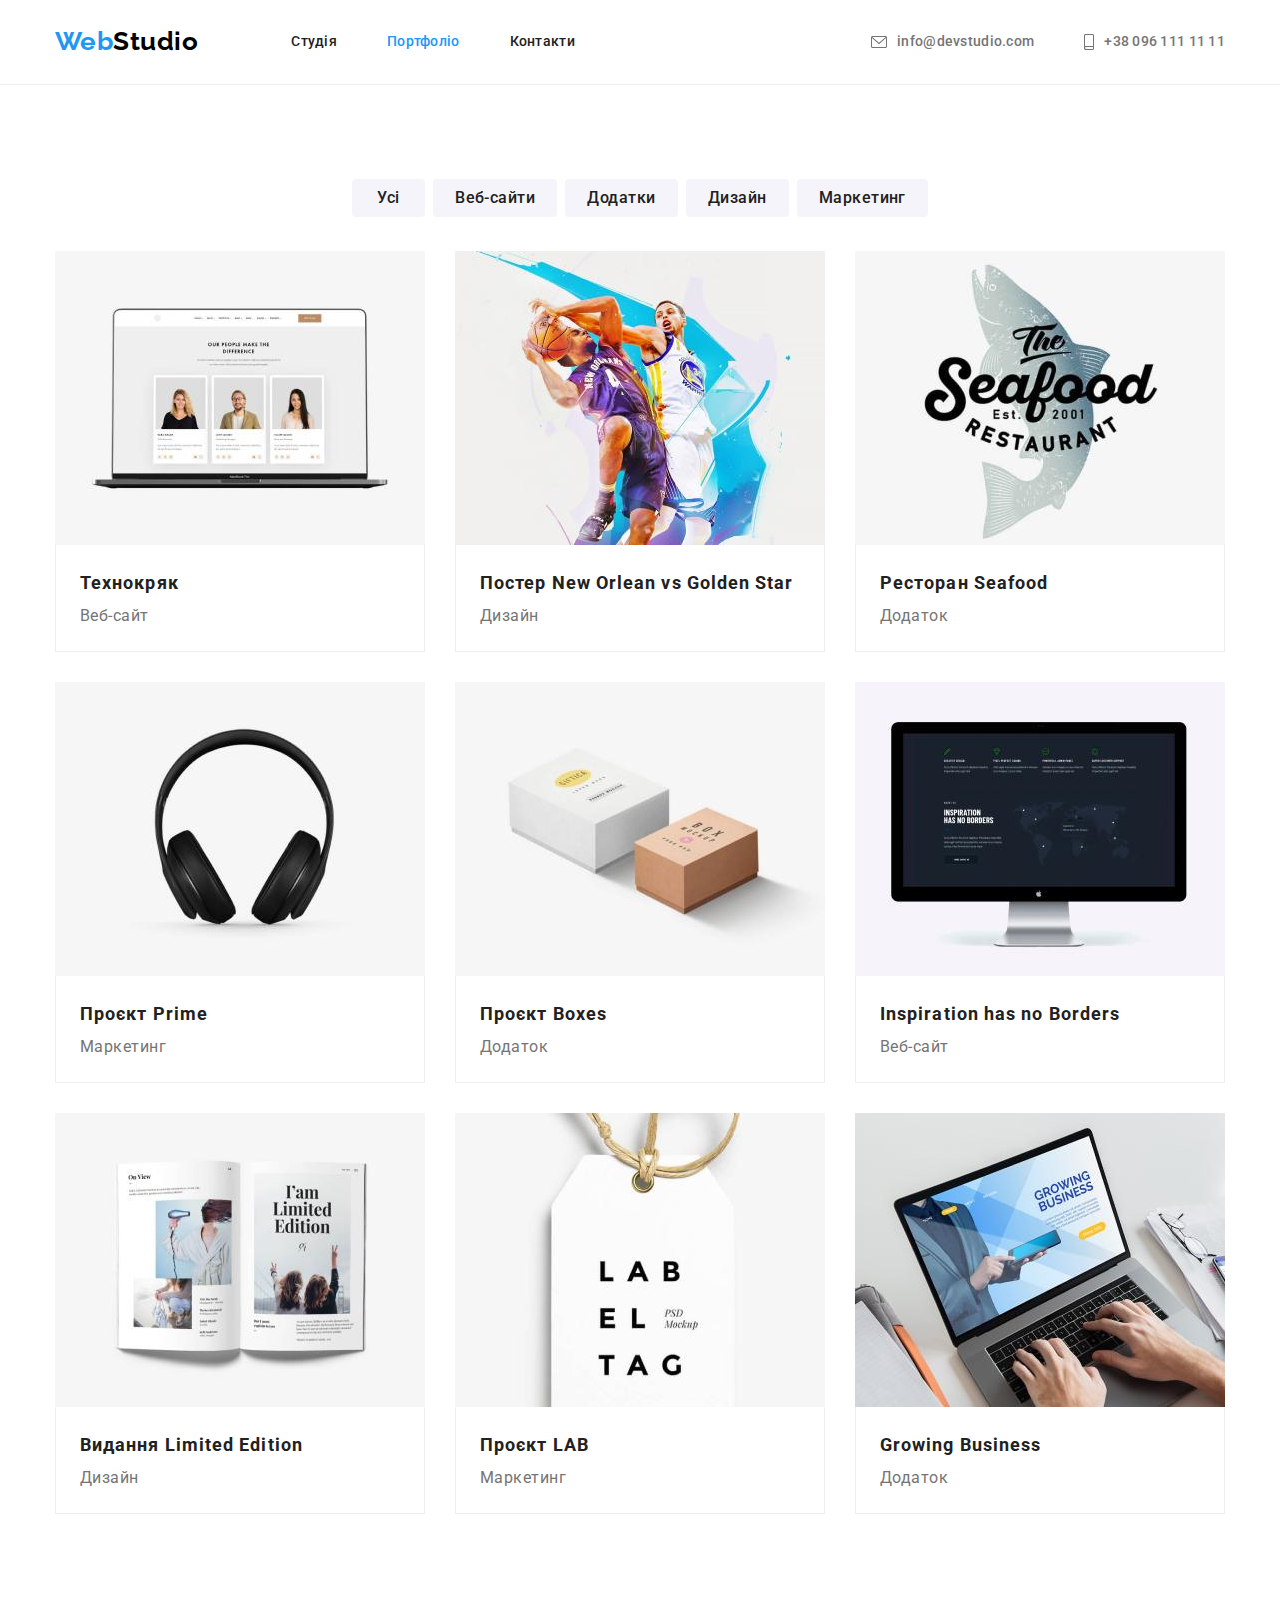
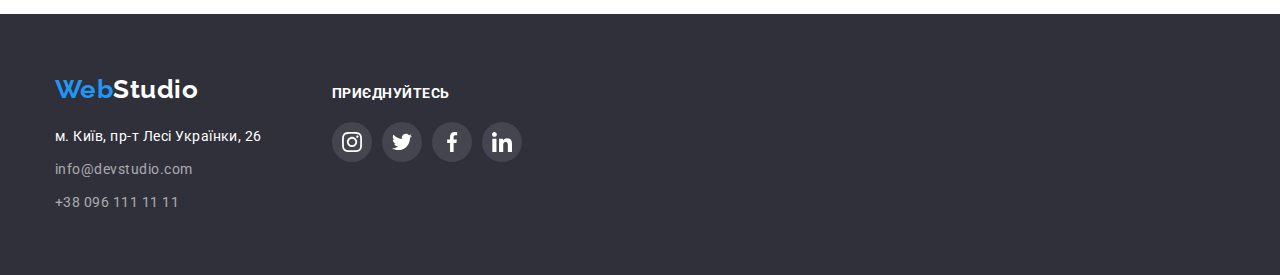
==== portfolio.html @ 5016c44b "перенесла папки з 4-ї роботи" ====
<!DOCTYPE html>
<html lang="uk">
	<head>
		<meta charset="UTF-8" />
		<meta http-equiv="X-UA-Compatible" content="IE=edge" />
		<meta name="viewport" content="width=device-width, initial-scale=1.0" />
		<title>Portfolio</title>
		<link
			href="https://fonts.googleapis.com/css2?family=Raleway:wght@700&family=Roboto:wght@400;500;700;900&display=swap"
			rel="stylesheet"
		/>
		<link
			rel="stylesheet"
			href="https://cdnjs.cloudflare.com/ajax/libs/modern-normalize/1.1.0/modern-normalize.min.css"
		/>
		<link rel="stylesheet" href="./css/styles.css" />
	</head>
	<body>
		<header class="header-part">
			<div class="container main-nav">
				<a href="./index.html" class="logo"> <span class="logo-web">Web</span>Studio</a>
				<nav>
					<ul class="site-nav list">
						<li class="item"><a href="./index.html" class="link">Студія</a> </li>
						<li class="item"><a href="./portfolio.html" class="link current">Портфоліо</a></li>
						<li class="item"><a href="" class="link">Контакти</a></li>
					</ul>
				</nav>
				<ul class="contakts list">
					<li class="item">
						<a class="contakts-link" href="mailto:info@devstudio.com">
							<svg class="icon-link" width="16" height="12">
								<use href="./images/icon.svg#icon-envelope"></use>
							</svg>
							info@devstudio.com</a>
					</li>
					<li class="item">
						<a class="contakts-link" href="tel:+380961111111">
							<svg class="icon-link" width="10" height="16">
								<use href="./images/icon.svg#icon-smartphone"></use>
							</svg>
							+38 096 111 11 11</a>
					</li>
				</ul>
			</div>
		</header>
		<!-- Main section-->
		<main>
			<section class="main-site">
				<div class="container">
					<h1 class="main-title visually-hidden">проекти - заховаємо</h1>
					<ul class="main-list list">
						<li class="item"><button type="button" class="button main-button">Усі</button> </li>
						<li class="item"><button type="button" class="button main-button">Веб-сайти</button></li>
						<li class="item"><button type="button" class="button main-button">Додатки</button></li>
						<li class="item"><button type="button" class="button main-button">Дизайн</button></li>
						<li class="item"><button type="button" class="button main-button">Маркетинг</button></li>
					</ul>
					<ul class="list-works list">
						<li class="works">
							<a href="" class="portfolio-link">
								<img class="item" src="./images/fotosyte.jpg" alt="вид сайту" width="370" />
								<div class="portfolio-title">
									<h2 class="title-works">Технокряк</h2>
									<p class="text-works">Веб-сайт</p>
								</div>
							</a>
						</li>
						<li class="works">
							<a href="" class="portfolio-link">
								<img class="item" src="./images/poster.jpg" alt="2 баскетболісти" width="370" />
								<div class="portfolio-title">
									<h2 class="title-works">Постер New Orlean vs Golden Star</h2>
									<p class="text-works">Дизайн</p>
								</div>
							</a>
						</li>
						<li class="works">
							<a href="" class="portfolio-link">
								<img class="item" src="./images/restaurant.jpg" alt="Знак ресторану SeaFood" width="370" />
								<div class="portfolio-title">
									<h2 class="title-works">Ресторан Seafood</h2>
									<p class="text-works">Додаток</p>
								</div>
							</a>
						</li>
						<li class="works">
							<a href="" class="portfolio-link">
								<img class="item" src="./images/project-prime.jpg" alt="Навушники" width="370" />
								<div class="portfolio-title">
									<h2 class="title-works">Проєкт Prime</h2>
									<p class="text-works">Маркетинг</p>
								</div>
							</a>
						</li>
						<li class="works">
							<a href="" class="portfolio-link">
								<img class="item" src="./images/project-boxes.jpg" alt="2 коробки" width="370" />
								<div class="portfolio-title">
									<h2 class="title-works">Проєкт Boxes</h2>
									<p class="text-works">Додаток</p>
								</div>
							</a>
						</li>
						<li class="works">
							<a href="" class="portfolio-link">
								<img class="item" src="./images/monitor.jpg" alt="Монітор" width="370" />
								<div class="portfolio-title">
									<h2 class="title-works">Inspiration has no Borders</h2>
									<p class="text-works">Веб-сайт</p>
								</div>
							</a>
						</li>
						<li class="works">
							<a href="" class="portfolio-link">
								<img class="item" src="./images/book.jpg" alt="Книжка" width="370" />
								<div class="portfolio-title">
									<h2 class="title-works">Видання Limited Edition</h2>
									<p class="text-works">Дизайн</p>
								</div>
							</a>
						</li>
						<li class="works">
							<a href="" class="portfolio-link">
								<img class="item" src="./images/project-lab.jpg" alt="Стікер з буквами" width="370" />
								<div class="portfolio-title">
									<h2 class="title-works">Проєкт LAB</h2>
									<p class="text-works">Маркетинг</p>
								</div>
							</a>
						</li>
						<li class="works">
							<a href="" class="portfolio-link">
								<img class="item" src="./images/growing-business.jpg" alt="Хтось працює на ноутбукі" width="370" />
								<div class="portfolio-title">
									<h2 class="title-works">Growing Business</h2>
									<p class="text-works">Додаток</p>
								</div>
							</a>
						</li>
					</ul>
				</div>
			</section>
		</main>
		<footer class="foter">
			<div class="container foter-all">
				<div class="foter-one">
					<a href="./index.html" class="logo-studio"> <span class="logo-web">Web</span>Studio</a>
					<address>
						<ul class="list foter-adres">
							<li>
								<a
									class="link-address" href="https://goo.gl/maps/3nSZZ6kCtNBki5sE8" target="_blank" rel="noopener
									noreferrer nofollow ">м. Київ, пр-т Лесі Українки, 26</a
								>
							</li>
							<li><a class="link" href="mailto:info@devstudio.com">info@devstudio.com</a></li>
							<li><a class="link" href="tel:+380961111111">+38 096 111 11 11</a></li>
						</ul>
					</address>
				</div>
				<div class="foter-two">
					<p class="title-foter">Приєднуйтесь</p>
					<ul class="list social-foter">
						<li class="foter-item">
							<a class="foter-link" href="">
								<svg class="foter-icon" width="20" height="20">
									<use href="./images/symbol-defs2.svg#icon-instagram"></use>
								</svg>
							</a>
						</li>
						<li class="foter-item">
							<a class="foter-link" href="">
								<svg class="foter-icon" width="20" height="20">
									<use href="./images/symbol-defs2.svg#icon-twitter"></use>
								</svg>
							</a>
						</li>
						<li class="foter-item">
							<a class="foter-link" href="">
								<svg class="foter-icon" width="20" height="20">
									<use href="./images/symbol-defs2.svg#icon-facebook"></use>
								</svg>
							</a>
						</li>
						<li class="foter-item">
							<a class="foter-link" href="">
								<svg class="foter-icon" width="20" height="20">
									<use href="./images/symbol-defs2.svg#icon-linkedin"></use>
								</svg>
							</a>
						</li>
					</ul>
				</div>
			</div>
		</footer>
	</body>
</html>
---- css/styles.css ----
/*-цвет основного текста h - #212121*/
/*-цвет h1 -белый #FFFFFF-*/
/*-цвет secondary текста р #757575-*/
/*-цвет  асцент текста-blue #2196F3*/

/*-цвет  background: #F5F5F5; */
/*-цвет  footera background: #2F303A; або rgba(47, 48, 58, 1)*/
/*-цвет background вторичний F5F4FA*/
/* -цвет button при ховері фокусі ектів #188CE8 */
/* -цвет tel в footer rgba(255, 255, 255, 0.6);*/

:root {
	--primery-text-color: #757575;
	--title-text-color: #212121;
	--accent-color: #2196f3;
	--accent-button-color: #188ce8;
	--primery-bg-color: #ffffff;
	--secondary-bg-color: #f5f4fa;
	--hero-section-bg-color: #2f303a;
	--logo-color: #000000;
	--footer-tel-mail-color: rgba(255, 255, 255, 0.6);
	--border: #eeeeee;
	--border-clients: #AFB1B8;
	
}

h1,
h2,
h3,
h4,
h5,
h6,
ul,
p {
	margin: 0;
}

ul {
	padding-left: 0;
}
.container {
	width: 1200px;
	margin: 0 auto;
	padding-left: 15px;
	padding-right: 15px;
}
/* * {
	outline: 1px solid tomato;
} */
body {
	color: var(--primery-text-color);
	background-color: var(--primery-bg-color);
	font-family: "Roboto", sans-serif;
	letter-spacing: 0.03em;
	
}
.list {
	list-style: none;
}

.logo {
	color: var(--logo-color);
	font-family: "Raleway", sans-serif;
	font-weight: 700;
	font-size: 26px;
	line-height: 1.2;
	text-decoration: none;
}
.logo:hover,
.logo:focus {
	color: var(--accent-color);
}
.logo-web {
	color: var(--accent-color);
}
.logo-studio {
	color: var(--primery-bg-color);
	font-family: "Raleway", sans-serif;
	font-weight: 700;
	font-size: 26px;
	line-height: 1.2;
	text-decoration: none;
	display: block;
	margin-bottom: 20px;
}

.logo-studio:hover,
.logo-studio:focus {
	color: var(--accent-color);
}
/* header */
.header-part {
	border-bottom: 1px solid #eeeeee;
}
.main-nav {
	display: flex;
	align-items: center;
}

.header-part .link {
	color: var(--title-text-color);
	font-weight: 500;
	font-size: 14px;
	line-height: 1.4;
	letter-spacing: 0.02em;
	text-decoration: none;
}
.link:hover,
.link:focus {
	color: var(--accent-color);
}

.site-nav .link.current {
	color: var(--accent-color);
}
.contakts {
	display: flex;
	margin-left: auto;
}
.contakts-link {
	display: flex;
	padding-top: 32px;
	padding-bottom: 32px;

	color: var(--primery-text-color);
	align-items: center;
	justify-content: center;
	gap: 10px;

	font-weight: 500;
	font-size: 14px;
	line-height: 1.4;
	letter-spacing: 0.02em;
	text-decoration: none;
	fill: var(--primery-text-color);
}
.contakts .item + .item {
	margin-left: 50px;
}

.contakts .contakts-link:hover,
.contakts .contakts-link:focus {
	color: var(--accent-color);
	fill: var(--accent-color);
} 

.site-nav {
	display: flex;
	margin-left: 93px;
}
.site-nav .item:not(:last-child) {
	margin-right: 50px;
}
.site-nav .link {
	display: block;
	padding-top: 32px;
	padding-bottom: 32px;
}

/* Hero- Section  */

.hero-section {
	background-color: var(--hero-section-bg-color);
	text-align: center;
	padding: 200px 0;
	background-image: linear-gradient(
		to right, 
		rgba(47, 48, 58, 0.4), 
		rgba(47, 48, 58, 0.4)
		), url('../images/hero.jpg');
	max-width: 1600px;
	height: 600px;
	margin-left: auto;
	margin-right: auto;

}
.hero-title {
	margin-bottom: 30px;
	color: var(--primery-bg-color);
	font-weight: 900;
	font-size: 44px;
	line-height: 1.36;
	letter-spacing: 0.06em;
	text-transform: uppercase;
	max-width: 696px;
	margin-left: auto;
	margin-right: auto;
}

.section {
	padding-top: 94px;
	padding-bottom: 47px;
}
/* Button */
.button {
	border-radius: 4px;
	display: inline-block;
	padding: 6px 22px;
	min-width: 73px;
	text-align: center;
	border: none;

	color: var(--primery-bg-color);
	background-color: var(--accent-color);

	font-family: inherit;
	font-style: normal;
	font-weight: 700;
	font-size: 16px;
	line-height: 1.88;
	letter-spacing: 0.06em;
}

.hero-button {
	color: var(--primery-bg-color);
	background-color: var(--accent-color);
	cursor: pointer;
	padding: 10px 32px;
}
.hero-button:hover,
.hero-button:focus {
	color: var(--primery-bg-color);
	background-color: var(--accent-button-color);
}
.hero-button:active {
	color: var(--primery-bg-color);
	background-color: var(--accent-button-color);
}

/* sectoin features */

.section-title {
	color: var(--title-text-color);
	font-weight: 700;
	font-size: 36px;
	line-height: 1.17;
	text-align: center;
	margin-bottom: 50px;
}
/*  Features */
.features .title {
	color: var(--title-text-color);
}
.features {
	display: flex;
}

.features .item + .item {
	margin-left: 30px;
}
.features .item {
	width: 270px;
}

.title {
	margin-bottom: 10px;
	font-weight: 700;
	font-size: 14px;
	line-height: 1.14;
	text-transform: uppercase;
}
.visually-hidden {
	position: absolute;
	width: 1px;
	height: 1px;
	margin: -1px;
	border: 0;
	padding: 0;

	white-space: nowrap;
	clip-path: inset(100%);
	clip: rect(0 0 0 0);
	overflow: hidden;
}
.text {
	font-weight: 400;
	font-size: 14px;
	line-height: 1.71;
}
.features-svg {
	width: 270px;
	height: 120px;
	border-radius: 4px;
	background-color: var(--secondary-bg-color);
	margin-bottom: 30px;
	display: flex;
	justify-content: center;
	align-items: center;
}


/* What we do */

.whatwedo {
	display: flex;
}

.whatwedo .item + .item {
	margin-left: 30px;
}
.whatwedo .foto {
	display: block; 
}
.section-whatwedo {
	padding-top: 47px;
	padding-bottom: 94px;
}

/* section Taem */
.team {
	display: flex;
}
.team .team-color + .team-color {
	margin-left: 30px;
}
.team-title {
	color: var(--title-text-color);
	font-weight: 500;
	font-size: 16px;
	line-height: 1.19;
	text-align: center;
	margin-bottom: 10px;
	margin-top: 30px;
}

.section-team {
	background-color: var(--secondary-bg-color);
	padding: 94px 0;
}
.team-color {
	background-color: var(--primery-bg-color);
	box-shadow: 0px 1px 3px rgba(0, 0, 0, 0.12), 
	0px 1px 1px rgba(0, 0, 0, 0.14), 
	0px 2px 1px rgba(0, 0, 0, 0.2);
	border-radius: 0px 0px 4px 4px;
}
.team-color .item {
	display: block;
}

.team-text {
	font-weight: 400;
	font-size: 16px;
	line-height: 1.17;
	text-align: center;
	margin-bottom: 16px;
}
.social-list {
	display: flex;
	justify-content: center;
	margin-bottom: 30px;
}

.social-item:not(:last-child) {
	margin-right: 10px;
}
.social-link {
	width: 44px;
	height: 44px;
	display: flex;
	align-items: center;
	justify-content: center;
	border-radius: 50%;
	
}
.social-link:hover,
.social-link:focus {
	background-color: var(--accent-color);

}
.social-icon {
	fill: var(--border-clients);
}
.social-link:hover svg,
.social-link:focus svg {
	fill: var(--primery-bg-color);
}


/* section klients */
.section-clients {
	padding: 94px 0;
}

.clients {
	display: flex;
	justify-content: center;
	align-items: center;
	gap: 30px;
}

.clients-link {
	display: flex;
	justify-content: center;
	align-items: center;
	width: 170px;
	height: 92px;
	border-radius: 4px;
	border: 1px solid var(--border-clients);
	fill: var(--border-clients);
}

.clients-link:hover,
.clients-link:focus {
	fill: var(--accent-color);
	border-color: var(--accent-color);
} 


/* Fotter */
.foter {
	background-color: var(--hero-section-bg-color);
	padding: 60px 0;
}
.foter-adres .link {
	display: block;
	margin-top: 9px;
}

.link-address {
	color: var(--primery-bg-color);
	font-style: normal;
	font-weight: 400;
	font-size: 14px;
	line-height: 1.71;
	text-decoration: none;
	display: block;
}
.foter .link {
	color: var(--footer-tel-mail-color);
	font-style: normal;
	font-weight: 400;
	font-size: 14px;
	line-height: 1.71;
	text-decoration: none;
}
.foter .link:hover,
.foter .link:focus {
	color: var(--accent-color);
}

.foter-all {
	display: flex;
	align-items: baseline;
}
.foter-two {
	margin-left: 70px;

}
.social-foter {
	display: flex;
	align-items: center;
	justify-content: center;

}
.title-foter {
	margin-bottom: 20px;
	font-weight: 700;
	font-size: 14px;
	line-height: 1.14;
	text-transform: uppercase;
	color: var(--primery-bg-color);
}
.foter-link {
	width: 40px;
	height: 40px;
	display: flex;
	justify-content: center;
	align-items: center;
	border-radius: 50%;
	background-color: rgba(68, 69, 78, 1) ;
}
.foter-icon {
	fill: var(--primery-bg-color)
}
.foter-link:hover,
.foter-link:focus {
	background-color: var(--accent-color);
}
.foter-item:not(:last-child) {
	margin-right: 10px;
}

/* Portfolio */

/* main site */

.main-site {
	padding-top: 94px;
	padding-bottom: 100px;
}

.main-list {
	display: flex;
	justify-content: center;
	margin-bottom: 34px;
}
.main-list .item + .item {
	margin-left: 8px;
}

.main-button {
	color: var(--title-text-color);
	background-color: var(--secondary-bg-color);
	font-family: inherit;
	font-weight: 500;
	font-size: 16px;
	line-height: 1.63;
	letter-spacing: 0.03em;
	cursor: pointer;
}

.main-button:hover,
.main-button:focus {
	color: var(--primery-bg-color);
	background-color: var(--accent-color);
	filter: drop-shadow(0px 4px 4px rgba(0, 0, 0, 0.25));
}

.main-button:active {
	color: var(--primery-bg-color);
	background-color: var(--accent-color);
}

.list-works {
	display: flex;
	flex-wrap: wrap;
	gap: 30px;
}

.works .item {
	display: block;
}


.title-works {
	color: var(--title-text-color);
	font-weight: 700;
	font-size: 18px;
	line-height: 2;
	letter-spacing: 0.06em;
}
.text-works {
	color: var(--primery-text-color);
	font-weight: 400;
	font-size: 16px;
	line-height: 1.88;
}
.portfolio-title {
	padding: 20px 24px;
	border-top: 0;
	border-left: 1px solid #eeeeee;
	border-bottom: 1px solid #eeeeee;
	border-right: 1px solid #eeeeee;
}
.portfolio-link {
	text-decoration: none;
	display: block;
}
.portfolio-link:hover {
    box-shadow: 0px 1px 1px rgba(0, 0, 0, 0.12), 
	0px 4px 4px rgba(0, 0, 0, 0.06), 
	1px 4px 6px rgba(0, 0, 0, 0.16);
}
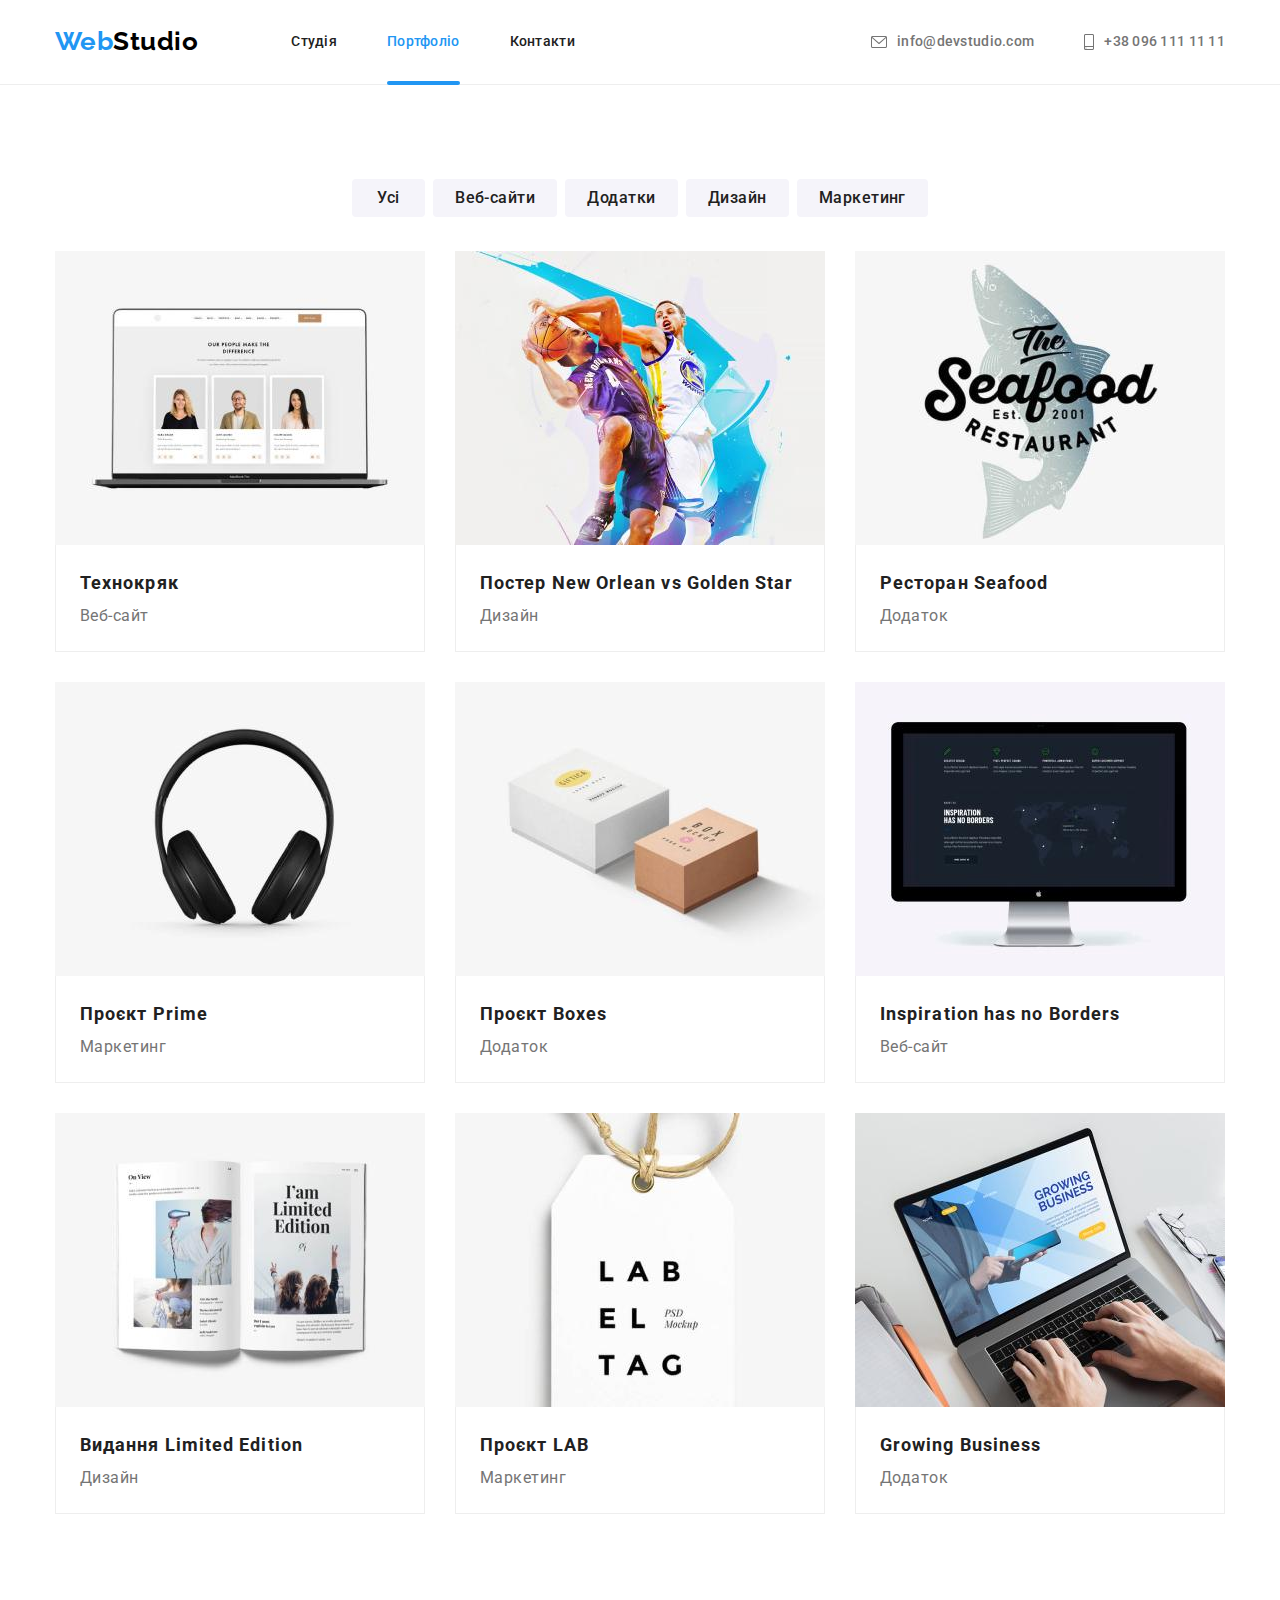
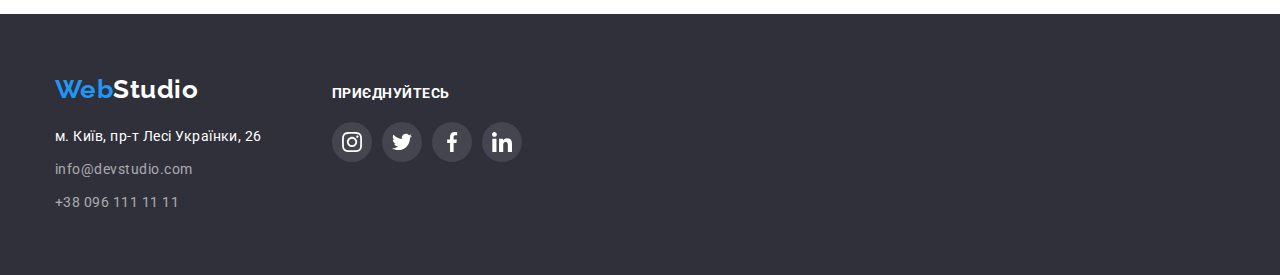
==== commit 83f34224: "зробила хедер, модальне вікно, портфоліо" ====
--- a/portfolio.html
+++ b/portfolio.html
@@ -32,14 +32,16 @@
 							<svg class="icon-link" width="16" height="12">
 								<use href="./images/icon.svg#icon-envelope"></use>
 							</svg>
-							info@devstudio.com</a>
+							info@devstudio.com</a
+						>
 					</li>
 					<li class="item">
 						<a class="contakts-link" href="tel:+380961111111">
 							<svg class="icon-link" width="10" height="16">
 								<use href="./images/icon.svg#icon-smartphone"></use>
 							</svg>
-							+38 096 111 11 11</a>
+							+38 096 111 11 11</a
+						>
 					</li>
 				</ul>
 			</div>
@@ -59,7 +61,12 @@
 					<ul class="list-works list">
 						<li class="works">
 							<a href="" class="portfolio-link">
-								<img class="item" src="./images/fotosyte.jpg" alt="вид сайту" width="370" />
+								<div class="portfolio-box">
+									<img class="item" src="./images/fotosyte.jpg" alt="вид сайту" width="370" />
+									<p class="portfolio-text is-hidden">
+										Ресурс пропонує комплексні пропозиції з різним рівнем функціоналу та сервісів. Все це дозволить
+										відвідувачу отримати вичерпні відомості про компанію чи приватну особу.</p>
+								</div>
 								<div class="portfolio-title">
 									<h2 class="title-works">Технокряк</h2>
 									<p class="text-works">Веб-сайт</p>
@@ -150,8 +157,12 @@
 						<ul class="list foter-adres">
 							<li>
 								<a
-									class="link-address" href="https://goo.gl/maps/3nSZZ6kCtNBki5sE8" target="_blank" rel="noopener
-									noreferrer nofollow ">м. Київ, пр-т Лесі Українки, 26</a
+									class="link-address"
+									href="https://goo.gl/maps/3nSZZ6kCtNBki5sE8"
+									target="_blank"
+									rel="noopener
+									noreferrer nofollow "
+									>м. Київ, пр-т Лесі Українки, 26</a
 								>
 							</li>
 							<li><a class="link" href="mailto:info@devstudio.com">info@devstudio.com</a></li>
--- a/css/styles.css
+++ b/css/styles.css
@@ -111,7 +111,20 @@
 }
 
 .site-nav .link.current {
+	position: relative;
 	color: var(--accent-color);
+}
+.current::after {
+	content: '';
+	width: 100%;
+	height: 4px;
+	position: absolute;
+	background-color: var(--accent-color);
+	border-radius: 2px;
+	display: block;
+	bottom: -1px;
+
+
 }
 .contakts {
 	display: flex;
@@ -305,6 +318,27 @@
 	padding-top: 47px;
 	padding-bottom: 94px;
 }
+.title-whatwedo {
+	position: absolute;
+	width: 100%;
+	height: 70px;
+	bottom: 0;
+
+	display: flex; 
+	justify-content: center;
+	align-items: center;
+
+	font-weight: 700;
+	font-size: 14px;
+	line-height: 1.14;
+	text-transform: uppercase;
+	color: var(--primery-bg-color);	
+	background: rgba(47, 48, 58, 0.8);
+}
+.item {
+	position: relative;
+	content: ''; 
+}
 
 /* section Taem */
 .team {
@@ -561,4 +595,60 @@
     box-shadow: 0px 1px 1px rgba(0, 0, 0, 0.12), 
 	0px 4px 4px rgba(0, 0, 0, 0.06), 
 	1px 4px 6px rgba(0, 0, 0, 0.16);
+}
+.portfolio-box {
+	position: relative;
+	content: '';
+
+}
+.portfolio-text {
+	position: absolute;
+	width: 100%;
+	height: 100%;
+	top: 0;
+	left: 0;
+	
+
+	font-weight: 400;
+    font-size: 18px;
+    line-height: 1.56;
+	letter-spacing: 0.03em;
+
+	color: var(--primery-bg-color);
+	background: rgba(33, 150, 243, 0.9);
+	padding: 63px 24px;
+
+}
+.portfolio-text.is-hidden {
+	opacity: 0;
+}
+.portfolio-text:hover {
+	opacity: 1;
+    right: 100%;
+	
+}
+
+.backdrop {
+	position: fixed;
+	width: 100%;
+	height: 100%;
+	top: 0;
+	left: 0;
+	background-color: rgba(0, 0, 0, 0.2);;
+
+}
+.backdrop.is-hidden {
+	opacity: 0;
+	pointer-events: none;
+
+}
+.modal {
+	position: absolute;
+	top: 50%;
+	left: 50%;
+	transform: translate(-50%, -50%);
+	min-width: 528px;
+	min-height: 581px;
+
+	background-color: var(--primery-bg-color);
 }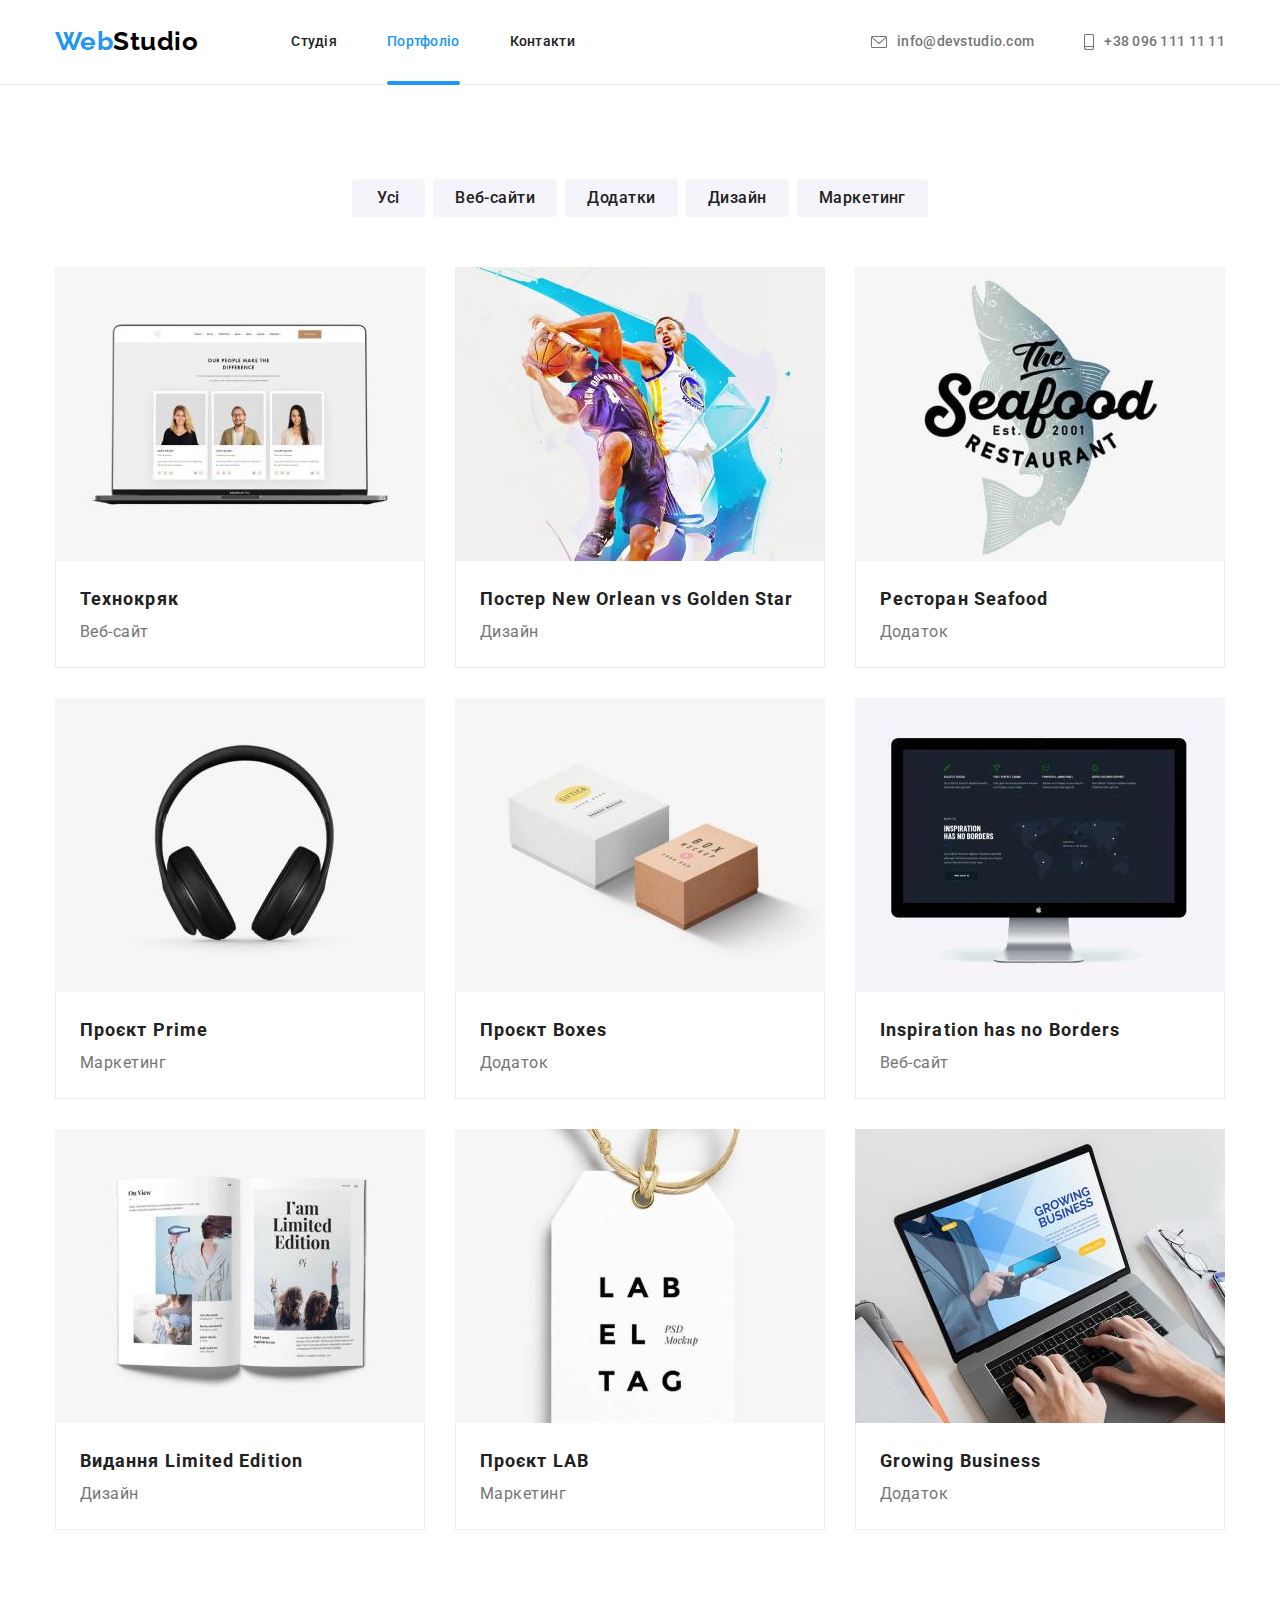
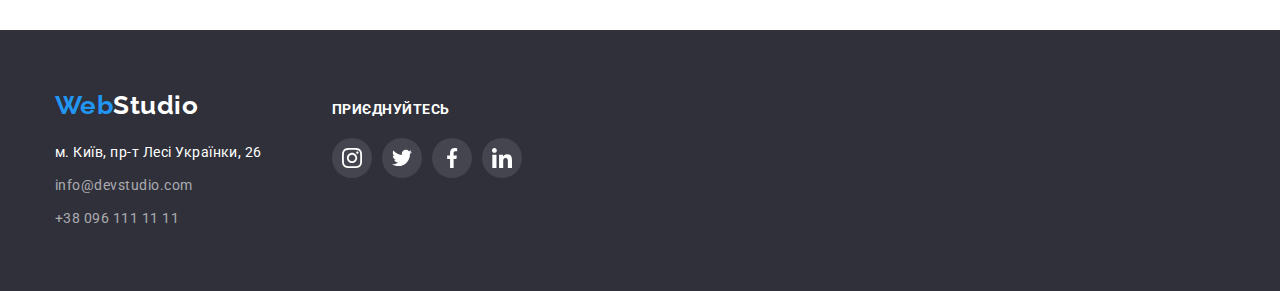
==== commit f427c824: "внесла зміни від ментора( в портфоліо на кожну" ====
--- a/portfolio.html
+++ b/portfolio.html
@@ -63,7 +63,7 @@
 							<a href="" class="portfolio-link">
 								<div class="portfolio-box">
 									<img class="item" src="./images/fotosyte.jpg" alt="вид сайту" width="370" />
-									<p class="portfolio-text is-hidden">
+									<p class="portfolio-text">
 										Ресурс пропонує комплексні пропозиції з різним рівнем функціоналу та сервісів. Все це дозволить
 										відвідувачу отримати вичерпні відомості про компанію чи приватну особу.</p>
 								</div>
@@ -75,7 +75,12 @@
 						</li>
 						<li class="works">
 							<a href="" class="portfolio-link">
-								<img class="item" src="./images/poster.jpg" alt="2 баскетболісти" width="370" />
+								<div  class="portfolio-box">
+									<img class="item" src="./images/poster.jpg" alt="2 баскетболісти" width="370" />
+									<p class="portfolio-text">
+										Ресурс пропонує комплексні пропозиції з різним рівнем функціоналу та сервісів. Все це дозволить
+										відвідувачу отримати вичерпні відомості про компанію чи приватну особу.</p>
+								</div>
 								<div class="portfolio-title">
 									<h2 class="title-works">Постер New Orlean vs Golden Star</h2>
 									<p class="text-works">Дизайн</p>
@@ -84,7 +89,12 @@
 						</li>
 						<li class="works">
 							<a href="" class="portfolio-link">
-								<img class="item" src="./images/restaurant.jpg" alt="Знак ресторану SeaFood" width="370" />
+								<div  class="portfolio-box">
+									<img class="item" src="./images/restaurant.jpg" alt="Знак ресторану SeaFood" width="370" />
+									<p class="portfolio-text">
+										Ресурс пропонує комплексні пропозиції з різним рівнем функціоналу та сервісів. Все це дозволить
+										відвідувачу отримати вичерпні відомості про компанію чи приватну особу.</p>
+								</div>
 								<div class="portfolio-title">
 									<h2 class="title-works">Ресторан Seafood</h2>
 									<p class="text-works">Додаток</p>
@@ -93,7 +103,12 @@
 						</li>
 						<li class="works">
 							<a href="" class="portfolio-link">
-								<img class="item" src="./images/project-prime.jpg" alt="Навушники" width="370" />
+								<div  class="portfolio-box">
+									<img class="item" src="./images/project-prime.jpg" alt="Навушники" width="370" />
+									<p class="portfolio-text">
+										Ресурс пропонує комплексні пропозиції з різним рівнем функціоналу та сервісів. Все це дозволить
+										відвідувачу отримати вичерпні відомості про компанію чи приватну особу.</p>
+								</div>
 								<div class="portfolio-title">
 									<h2 class="title-works">Проєкт Prime</h2>
 									<p class="text-works">Маркетинг</p>
@@ -102,7 +117,12 @@
 						</li>
 						<li class="works">
 							<a href="" class="portfolio-link">
-								<img class="item" src="./images/project-boxes.jpg" alt="2 коробки" width="370" />
+								<div  class="portfolio-box">
+									<img class="item" src="./images/project-boxes.jpg" alt="2 коробки" width="370" />
+									<p class="portfolio-text">
+										Ресурс пропонує комплексні пропозиції з різним рівнем функціоналу та сервісів. Все це дозволить
+										відвідувачу отримати вичерпні відомості про компанію чи приватну особу.</p>
+								</div>
 								<div class="portfolio-title">
 									<h2 class="title-works">Проєкт Boxes</h2>
 									<p class="text-works">Додаток</p>
@@ -111,7 +131,12 @@
 						</li>
 						<li class="works">
 							<a href="" class="portfolio-link">
-								<img class="item" src="./images/monitor.jpg" alt="Монітор" width="370" />
+								<div  class="portfolio-box">
+									<img class="item" src="./images/monitor.jpg" alt="Монітор" width="370" />
+									<p class="portfolio-text">
+										Ресурс пропонує комплексні пропозиції з різним рівнем функціоналу та сервісів. Все це дозволить
+										відвідувачу отримати вичерпні відомості про компанію чи приватну особу.</p>
+								</div>
 								<div class="portfolio-title">
 									<h2 class="title-works">Inspiration has no Borders</h2>
 									<p class="text-works">Веб-сайт</p>
@@ -120,7 +145,12 @@
 						</li>
 						<li class="works">
 							<a href="" class="portfolio-link">
-								<img class="item" src="./images/book.jpg" alt="Книжка" width="370" />
+								<div  class="portfolio-box">
+									<img class="item" src="./images/book.jpg" alt="Книжка" width="370" />
+									<p class="portfolio-text">
+										Ресурс пропонує комплексні пропозиції з різним рівнем функціоналу та сервісів. Все це дозволить
+										відвідувачу отримати вичерпні відомості про компанію чи приватну особу.</p>
+								</div>
 								<div class="portfolio-title">
 									<h2 class="title-works">Видання Limited Edition</h2>
 									<p class="text-works">Дизайн</p>
@@ -129,7 +159,12 @@
 						</li>
 						<li class="works">
 							<a href="" class="portfolio-link">
-								<img class="item" src="./images/project-lab.jpg" alt="Стікер з буквами" width="370" />
+								<div  class="portfolio-box">
+									<img class="item" src="./images/project-lab.jpg" alt="Стікер з буквами" width="370" />
+									<p class="portfolio-text">
+										Ресурс пропонує комплексні пропозиції з різним рівнем функціоналу та сервісів. Все це дозволить
+										відвідувачу отримати вичерпні відомості про компанію чи приватну особу.</p>
+								</div>
 								<div class="portfolio-title">
 									<h2 class="title-works">Проєкт LAB</h2>
 									<p class="text-works">Маркетинг</p>
@@ -138,7 +173,12 @@
 						</li>
 						<li class="works">
 							<a href="" class="portfolio-link">
-								<img class="item" src="./images/growing-business.jpg" alt="Хтось працює на ноутбукі" width="370" />
+								<div  class="portfolio-box">
+									<img class="item" src="./images/growing-business.jpg" alt="Хтось працює на ноутбукі" width="370" />
+									<p class="portfolio-text">
+										Ресурс пропонує комплексні пропозиції з різним рівнем функціоналу та сервісів. Все це дозволить
+										відвідувачу отримати вичерпні відомості про компанію чи приватну особу.</p>
+								</div>
 								<div class="portfolio-title">
 									<h2 class="title-works">Growing Business</h2>
 									<p class="text-works">Додаток</p>
--- a/css/styles.css
+++ b/css/styles.css
@@ -20,8 +20,7 @@
 	--logo-color: #000000;
 	--footer-tel-mail-color: rgba(255, 255, 255, 0.6);
 	--border: #eeeeee;
-	--border-clients: #AFB1B8;
-	
+	--border-clients: #afb1b8;
 }
 
 h1,
@@ -52,7 +51,6 @@
 	background-color: var(--primery-bg-color);
 	font-family: "Roboto", sans-serif;
 	letter-spacing: 0.03em;
-	
 }
 .list {
 	list-style: none;
@@ -65,6 +63,7 @@
 	font-size: 26px;
 	line-height: 1.2;
 	text-decoration: none;
+	transition: color 250ms cubic-bezier(0.4, 0, 0.2, 1);
 }
 .logo:hover,
 .logo:focus {
@@ -82,6 +81,7 @@
 	text-decoration: none;
 	display: block;
 	margin-bottom: 20px;
+	transition: color 250ms cubic-bezier(0.4, 0, 0.2, 1);
 }
 
 .logo-studio:hover,
@@ -104,6 +104,7 @@
 	line-height: 1.4;
 	letter-spacing: 0.02em;
 	text-decoration: none;
+	transition: color 250ms cubic-bezier(0.4, 0, 0.2, 1);
 }
 .link:hover,
 .link:focus {
@@ -115,7 +116,7 @@
 	color: var(--accent-color);
 }
 .current::after {
-	content: '';
+	content: "";
 	width: 100%;
 	height: 4px;
 	position: absolute;
@@ -123,8 +124,6 @@
 	border-radius: 2px;
 	display: block;
 	bottom: -1px;
-
-
 }
 .contakts {
 	display: flex;
@@ -146,6 +145,10 @@
 	letter-spacing: 0.02em;
 	text-decoration: none;
 	fill: var(--primery-text-color);
+
+	transition: color 250ms cubic-bezier(0.4, 0, 0.2, 1), 
+	            fill 250ms cubic-bezier(0.4, 0, 0.2, 1);
+	
 }
 .contakts .item + .item {
 	margin-left: 50px;
@@ -155,7 +158,7 @@
 .contakts .contakts-link:focus {
 	color: var(--accent-color);
 	fill: var(--accent-color);
-} 
+}
 
 .site-nav {
 	display: flex;
@@ -176,16 +179,11 @@
 	background-color: var(--hero-section-bg-color);
 	text-align: center;
 	padding: 200px 0;
-	background-image: linear-gradient(
-		to right, 
-		rgba(47, 48, 58, 0.4), 
-		rgba(47, 48, 58, 0.4)
-		), url('../images/hero.jpg');
+	background-image: linear-gradient(to right, rgba(47, 48, 58, 0.4), rgba(47, 48, 58, 0.4)), url("../images/hero.jpg");
 	max-width: 1600px;
 	height: 600px;
 	margin-left: auto;
 	margin-right: auto;
-
 }
 .hero-title {
 	margin-bottom: 30px;
@@ -222,13 +220,16 @@
 	font-size: 16px;
 	line-height: 1.88;
 	letter-spacing: 0.06em;
-}
-
+
+	transition: background-color 250ms cubic-bezier(0.4, 0, 0.2, 1);
+}
+	
 .hero-button {
 	color: var(--primery-bg-color);
 	background-color: var(--accent-color);
 	cursor: pointer;
 	padding: 10px 32px;
+	
 }
 .hero-button:hover,
 .hero-button:focus {
@@ -301,7 +302,6 @@
 	align-items: center;
 }
 
-
 /* What we do */
 
 .whatwedo {
@@ -312,7 +312,7 @@
 	margin-left: 30px;
 }
 .whatwedo .foto {
-	display: block; 
+	display: block;
 }
 .section-whatwedo {
 	padding-top: 47px;
@@ -324,7 +324,7 @@
 	height: 70px;
 	bottom: 0;
 
-	display: flex; 
+	display: flex;
 	justify-content: center;
 	align-items: center;
 
@@ -332,12 +332,12 @@
 	font-size: 14px;
 	line-height: 1.14;
 	text-transform: uppercase;
-	color: var(--primery-bg-color);	
+	color: var(--primery-bg-color);
 	background: rgba(47, 48, 58, 0.8);
 }
 .item {
 	position: relative;
-	content: ''; 
+	content: "";
 }
 
 /* section Taem */
@@ -363,9 +363,7 @@
 }
 .team-color {
 	background-color: var(--primery-bg-color);
-	box-shadow: 0px 1px 3px rgba(0, 0, 0, 0.12), 
-	0px 1px 1px rgba(0, 0, 0, 0.14), 
-	0px 2px 1px rgba(0, 0, 0, 0.2);
+	box-shadow: 0px 1px 3px rgba(0, 0, 0, 0.12), 0px 1px 1px rgba(0, 0, 0, 0.14), 0px 2px 1px rgba(0, 0, 0, 0.2);
 	border-radius: 0px 0px 4px 4px;
 }
 .team-color .item {
@@ -395,21 +393,20 @@
 	align-items: center;
 	justify-content: center;
 	border-radius: 50%;
-	
+	transition: background-color 250ms cubic-bezier(0.4, 0, 0.2, 1);
 }
 .social-link:hover,
 .social-link:focus {
 	background-color: var(--accent-color);
-
 }
 .social-icon {
 	fill: var(--border-clients);
+	transition: fill 250ms cubic-bezier(0.4, 0, 0.2, 1);
 }
 .social-link:hover svg,
 .social-link:focus svg {
 	fill: var(--primery-bg-color);
 }
-
 
 /* section klients */
 .section-clients {
@@ -432,14 +429,19 @@
 	border-radius: 4px;
 	border: 1px solid var(--border-clients);
 	fill: var(--border-clients);
+	
+	transition: border-color 205ms cubic-bezier(0.4, 0, 0.2, 1);
+}
+
+.clients-icon {
+	transition: fill 250ms cubic-bezier(0.4, 0, 0.2, 1);
 }
 
 .clients-link:hover,
 .clients-link:focus {
 	fill: var(--accent-color);
 	border-color: var(--accent-color);
-} 
-
+}
 
 /* Fotter */
 .foter {
@@ -467,6 +469,8 @@
 	font-size: 14px;
 	line-height: 1.71;
 	text-decoration: none;
+	transition: color 250ms cubic-bezier(0.4, 0, 0.2, 1);
+	
 }
 .foter .link:hover,
 .foter .link:focus {
@@ -479,13 +483,11 @@
 }
 .foter-two {
 	margin-left: 70px;
-
 }
 .social-foter {
 	display: flex;
 	align-items: center;
 	justify-content: center;
-
 }
 .title-foter {
 	margin-bottom: 20px;
@@ -502,10 +504,12 @@
 	justify-content: center;
 	align-items: center;
 	border-radius: 50%;
-	background-color: rgba(68, 69, 78, 1) ;
+	background-color: rgba(68, 69, 78, 1);
+	transition: background-color 250ms cubic-bezier(0.4, 0, 0.2, 1);
 }
 .foter-icon {
-	fill: var(--primery-bg-color)
+	fill: var(--primery-bg-color);
+	
 }
 .foter-link:hover,
 .foter-link:focus {
@@ -527,7 +531,7 @@
 .main-list {
 	display: flex;
 	justify-content: center;
-	margin-bottom: 34px;
+	margin-bottom: 50px;
 }
 .main-list .item + .item {
 	margin-left: 8px;
@@ -566,7 +570,6 @@
 	display: block;
 }
 
-
 .title-works {
 	color: var(--title-text-color);
 	font-weight: 700;
@@ -590,16 +593,17 @@
 .portfolio-link {
 	text-decoration: none;
 	display: block;
+	transition: box-shadow 250ms cubic-bezier(0.4, 0, 0.2, 1);
+	
 }
 .portfolio-link:hover {
-    box-shadow: 0px 1px 1px rgba(0, 0, 0, 0.12), 
+	box-shadow: 0px 1px 1px rgba(0, 0, 0, 0.12), 
 	0px 4px 4px rgba(0, 0, 0, 0.06), 
 	1px 4px 6px rgba(0, 0, 0, 0.16);
 }
 .portfolio-box {
 	position: relative;
-	content: '';
-
+	overflow: hidden;
 }
 .portfolio-text {
 	position: absolute;
@@ -607,25 +611,23 @@
 	height: 100%;
 	top: 0;
 	left: 0;
-	
 
 	font-weight: 400;
-    font-size: 18px;
-    line-height: 1.56;
+	font-size: 18px;
+	line-height: 1.56;
 	letter-spacing: 0.03em;
 
 	color: var(--primery-bg-color);
 	background: rgba(33, 150, 243, 0.9);
 	padding: 63px 24px;
 
-}
-.portfolio-text.is-hidden {
-	opacity: 0;
-}
-.portfolio-text:hover {
-	opacity: 1;
-    right: 100%;
-	
+	transform: translateY(100%);
+	transition: transform 250ms cubic-bezier(0.4, 0, 0.2, 1);
+}
+
+.portfolio-link:hover .portfolio-text,
+.portfolio-link:focus .portfolio-text {
+	transform: translateY(0);
 }
 
 .backdrop {
@@ -634,21 +636,56 @@
 	height: 100%;
 	top: 0;
 	left: 0;
-	background-color: rgba(0, 0, 0, 0.2);;
-
+	background-color: rgba(0, 0, 0, 0.2);
+	opacity: 1;
+	transition: opacity 250ms cubic-bezier(0.4, 0, 0.2, 1);
 }
 .backdrop.is-hidden {
 	opacity: 0;
 	pointer-events: none;
-
-}
+	
+}
+.backdrop.is-hidden .modal {
+	transform: translate(-50%, -50%) scale(0.7);
+}
+
 .modal {
 	position: absolute;
 	top: 50%;
 	left: 50%;
-	transform: translate(-50%, -50%);
+	
 	min-width: 528px;
 	min-height: 581px;
 
 	background-color: var(--primery-bg-color);
-}+	border-radius: 4px;
+	box-shadow: 0px 1px 3px rgba(0, 0, 0, 0.12), 
+	0px 1px 1px rgba(0, 0, 0, 0.14), 
+	0px 2px 1px rgba(0, 0, 0, 0.2);
+
+	transform: translate(-50%, -50%) scale(1);
+	transition: transform 250ms cubic-bezier(0.4, 0, 0.2, 1);
+}
+
+.close-btn {
+	position: absolute;
+	top: 8px;
+	right: 8px;
+	width: 30px;
+	height: 30px;
+	border-radius: 50%;
+	background-color: var(--primery-bg-color);
+	display: flex;
+	align-items: center;
+	border: 1px solid rgba(0, 0, 0, 0.1);
+	transition: background-color 250ms cubic-bezier(0.4, 0, 0.2, 1);
+}
+.close-btn:hover {
+	background-color: var(--accent-color);
+}
+
+.close-icon {
+	display: flex;
+	align-items: center;
+	justify-content: center;
+}
